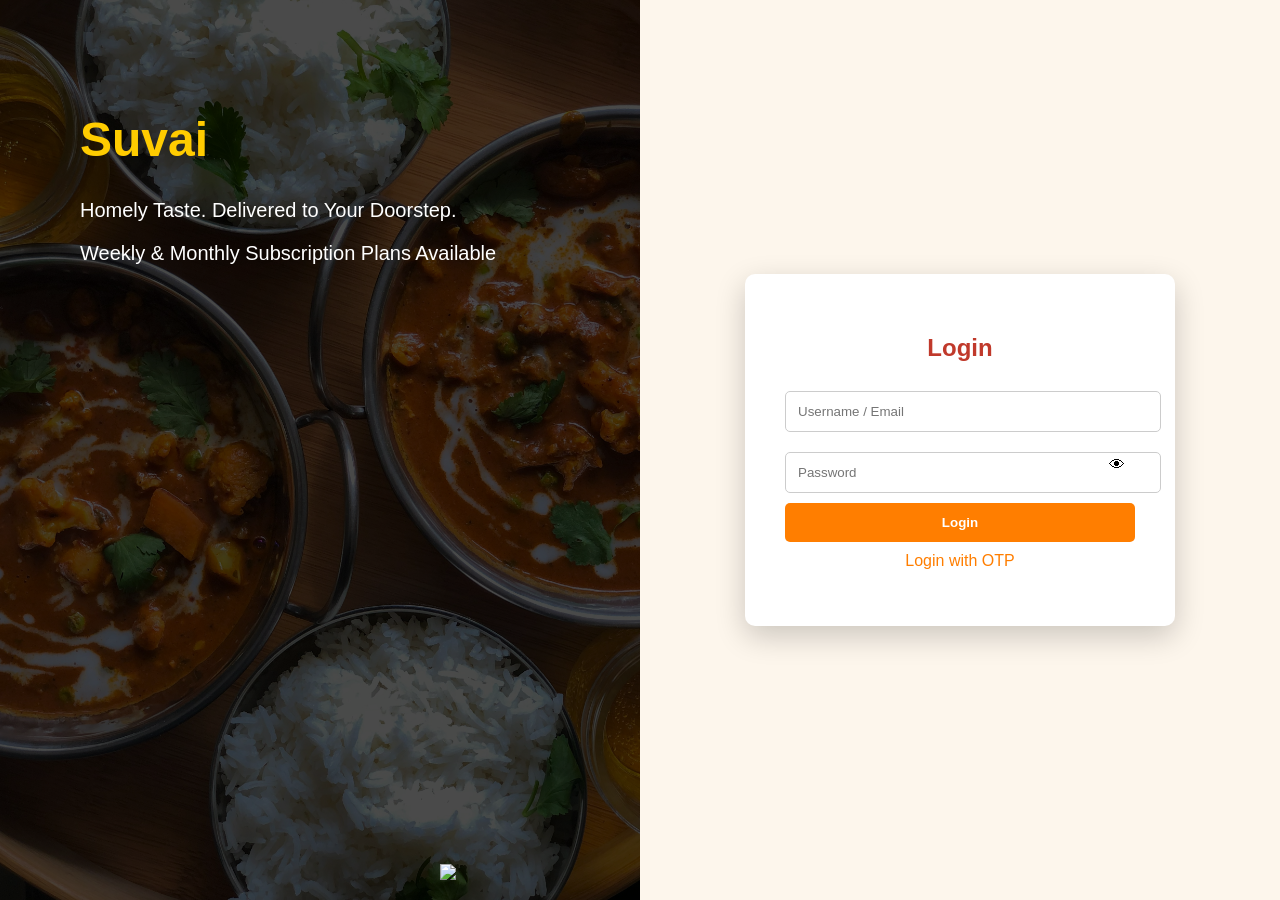
==== login.html @ b640377b "Add files via upload" ====
<!DOCTYPE html>
<html>
<head>
    <title>Suvai - Login</title>
    <link rel="stylesheet" href="login.css">
</head>
<body>

<div class="container">

    <!-- LEFT SIDE -->
    <div class="left-section">
        <div class="overlay">
            <h1>Suvai</h1>
            <p>Homely Taste. Delivered to Your Doorstep.</p>
            <p class="sub">Weekly & Monthly Subscription Plans Available</p>
        </div>
        <img src="images/delivery.png" class="delivery-boy">
    </div>

    <!-- RIGHT SIDE -->
    <div class="right-section">
        <div class="login-card">
            <h2>Login</h2>

            <input type="text" id="username" placeholder="Username / Email">
            
            <div class="password-field">
                <input type="password" id="password" placeholder="Password">
                <span onclick="togglePassword()">👁</span>
            </div>

            <button onclick="login()">Login</button>

            <p class="otp">Login with OTP</p>
            <p id="message"></p>
        </div>
    </div>

</div>

<script src="login.js"></script>
</body>
</html>
---- login.css ----
body {
    margin: 0;
    font-family: 'Segoe UI', sans-serif;
    height: 100vh;
}

.container {
    display: flex;
    height: 100vh;
}

/* LEFT SECTION */
.left-section {
    width: 50%;
    background: url("image/food.jpg") no-repeat center center/cover;
    position: relative;
    color: white;
}

.overlay {
    position: absolute;
    background: rgba(0,0,0,0.7);
    width: 100%;
    height: 100%;
    padding: 80px;
    box-sizing: border-box;
}

.overlay h1 {
    font-size: 48px;
    color: #ffcc00;
}

.overlay p {
    font-size: 20px;
    margin-top: 10px;
}

.sub {
    margin-top: 20px;
    font-size: 16px;
}

.delivery-boy {
    position: absolute;
    bottom: 20px;
    right: 20px;
    width: 180px;
}

/* RIGHT SECTION */
.right-section {
    width: 50%;
    background: #fdf6ec;
    display: flex;
    justify-content: center;
    align-items: center;
}

.login-card {
    background: white;
    padding: 40px;
    width: 350px;
    border-radius: 10px;
    box-shadow: 0 10px 30px rgba(0,0,0,0.2);
    animation: fadeIn 1s ease;
}

@keyframes fadeIn {
    from { opacity: 0; transform: translateX(50px); }
    to { opacity: 1; transform: translateX(0); }
}

.login-card h2 {
    text-align: center;
    color: #c0392b;
}

input {
    width: 100%;
    padding: 12px;
    margin: 10px 0;
    border-radius: 5px;
    border: 1px solid #ccc;
}

.password-field {
    position: relative;
}

.password-field span {
    position: absolute;
    right: 10px;
    top: 14px;
    cursor: pointer;
}

button {
    width: 100%;
    padding: 12px;
    background: #ff7e00;
    border: none;
    border-radius: 5px;
    color: white;
    font-weight: bold;
    cursor: pointer;
    transition: 0.3s;
}

button:hover {
    background: #c0392b;
}

.otp {
    text-align: center;
    margin-top: 10px;
    color: #ff7e00;
    cursor: pointer;
}

#message {
    text-align: center;
    margin-top: 10px;
    color: red;
}
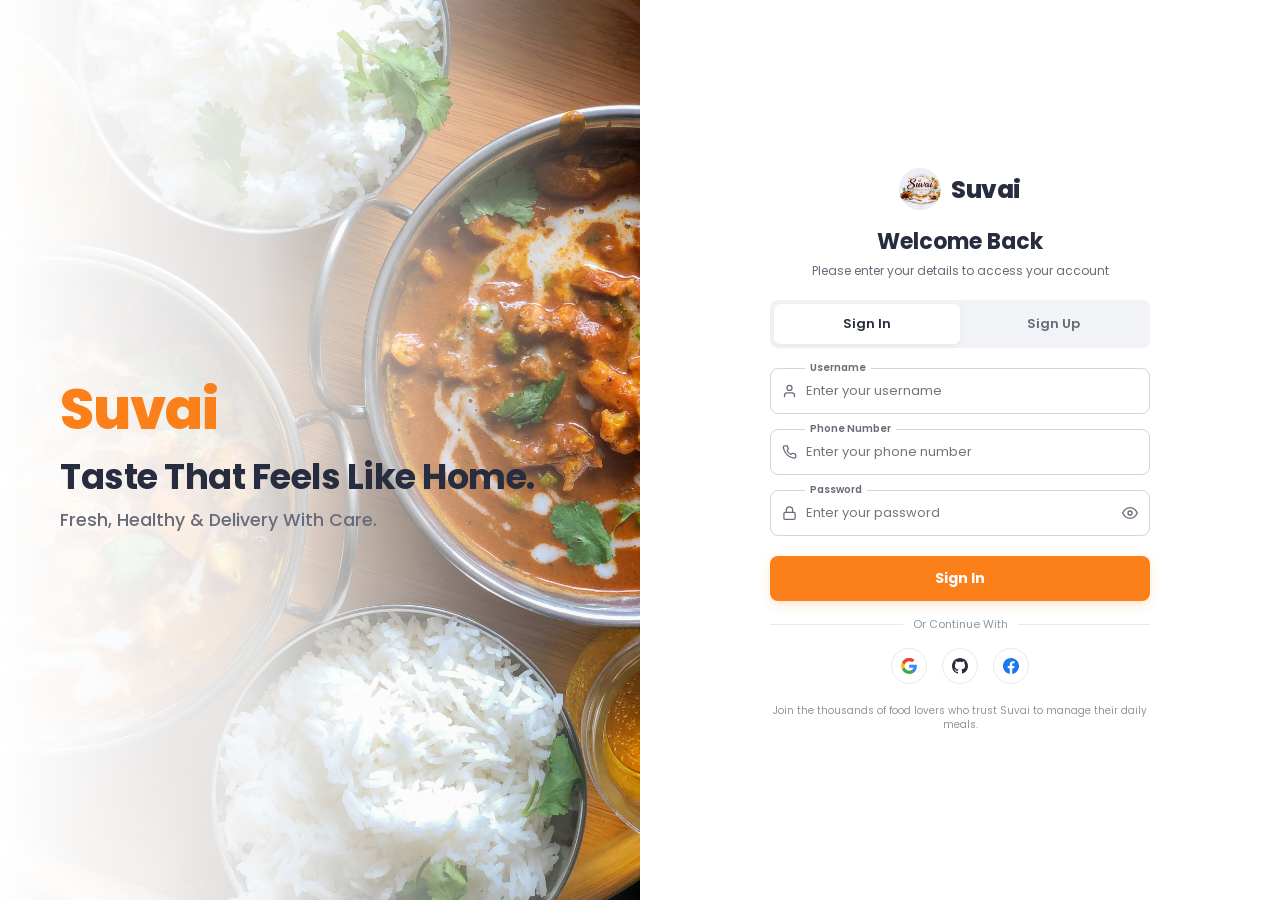
==== commit 422764bf: "Add files via upload" ====
--- a/login.html
+++ b/login.html
@@ -1,44 +1,343 @@
 <!DOCTYPE html>
-<html>
+<html lang="en">
 <head>
-    <title>Suvai - Login</title>
-    <link rel="stylesheet" href="login.css">
+    <meta charset="UTF-8">
+    <meta name="viewport" content="width=device-width, initial-scale=1.0">
+    <title>Suvai - Login & Sign Up</title>
+    <link href="https://fonts.googleapis.com/css2?family=Poppins:wght@300;400;500;600;700;800&display=swap" rel="stylesheet">
+    
+    <style>
+        * {
+            box-sizing: border-box;
+            margin: 0;
+            padding: 0;
+            font-family: 'Poppins', sans-serif;
+        }
+
+        body {
+            display: flex;
+            height: 100vh;
+            width: 100vw;
+            background-color: #ffffff; 
+            overflow: hidden; /* NO SCROLLING ALLOWED */
+        }
+
+        @keyframes floatAlive {
+            0% { transform: translateY(0px); }
+            50% { transform: translateY(-12px); }
+            100% { transform: translateY(0px); }
+        }
+
+        /* --- LEFT PANEL: STRICT 50% WIDTH --- */
+        .image-panel {
+            width: 50%; 
+            height: 100%;
+            background: url('image/food.jpg') no-repeat center center;
+            background-size: cover;
+            position: relative;
+            display: flex;
+            flex-direction: column;
+            justify-content: center;
+            padding-left: 60px;
+        }
+
+        .image-panel::before {
+            content: ''; position: absolute; top: 0; left: 0; right: 0; bottom: 0;
+            background: linear-gradient(to right, rgba(255,255,255,1) 0%, rgba(255,255,255,0.85) 40%, rgba(255,255,255,0) 100%);
+        }
+
+        .overlay-content {
+            position: relative; 
+            z-index: 2;
+            max-width: 500px;
+            animation: floatAlive 4s ease-in-out infinite; 
+        }
+
+        .overlay-logo-text {
+            font-size: 3.5rem;
+            font-weight: 800;
+            color: #fc8019; 
+            margin-bottom: 5px;
+            letter-spacing: -1px;
+        }
+
+        .overlay-title {
+            font-size: 2.2rem;
+            font-weight: 700;
+            color: #282c3f; 
+            margin-bottom: 10px;
+            line-height: 1.15;
+            letter-spacing: -0.5px;
+        }
+
+        .overlay-subtitle {
+            font-size: 1.1rem;
+            font-weight: 500;
+            color: #686b78; 
+            line-height: 1.4;
+        }
+
+        /* --- RIGHT PANEL: STRICT 50% WIDTH --- */
+        .form-panel {
+            width: 50%; 
+            height: 100%;
+            background-color: #ffffff; 
+            display: flex;
+            flex-direction: column;
+            justify-content: center;
+            align-items: center;
+            padding: 20px 40px;
+        }
+
+        .form-wrapper {
+            max-width: 380px; 
+            width: 100%;
+        }
+
+        /* --- Logo --- */
+        .logo {
+            display: flex;
+            justify-content: center;
+            align-items: center;
+            gap: 10px;
+            text-decoration: none;
+            margin-bottom: 15px;
+        }
+        .logo img { height: 42px; width: 42px; border-radius: 50%; object-fit: cover; }
+        .logo span { font-size: 24px; font-weight: 800; color: #282c3f; letter-spacing: -0.5px; }
+
+        .header-text h1 {
+            font-size: 22px;
+            font-weight: 700;
+            color: #282c3f;
+            margin-bottom: 4px;
+            text-align: center;
+        }
+
+        .header-text p {
+            font-size: 12px;
+            color: #686b78;
+            margin-bottom: 20px;
+            text-align: center;
+        }
+
+        /* --- Tabs --- */
+        .tab-container {
+            display: flex;
+            background-color: #f1f3f6;
+            border-radius: 8px;
+            padding: 4px;
+            margin-bottom: 20px;
+        }
+
+        .tab-btn {
+            flex: 1; padding: 10px; border: none; background: transparent;
+            font-size: 13px; font-weight: 600; color: #686b78;
+            border-radius: 6px; cursor: pointer; transition: 0.3s;
+        }
+
+        .tab-btn.active {
+            background-color: #ffffff; color: #282c3f; box-shadow: 0 2px 8px rgba(0,0,0,0.05);
+        }
+
+        /* --- Inputs --- */
+        .input-group {
+            position: relative; margin-bottom: 15px;
+        }
+
+        .input-group label {
+            position: absolute; top: -8px; left: 35px; background: #ffffff; 
+            padding: 0 5px; font-size: 10px; color: #686b78; font-weight: 600;
+        }
+
+        .input-group input {
+            width: 100%; padding: 12px 35px; border: 1px solid #d4d5d9;
+            border-radius: 8px; font-size: 13px; color: #282c3f;
+            outline: none; background-color: #ffffff; transition: 0.3s;
+        }
+
+        .input-group input:focus {
+            border-color: #fc8019; box-shadow: 0 0 0 3px rgba(252, 128, 25, 0.1);
+        }
+
+        input[type="password"]::-ms-reveal,
+        input[type="password"]::-ms-clear { display: none; }
+
+        .input-icon-left {
+            position: absolute; top: 50%; left: 12px; transform: translateY(-50%);
+            color: #686b78; width: 15px; height: 15px;
+        }
+
+        .input-icon-right {
+            position: absolute; top: 50%; right: 12px; transform: translateY(-50%);
+            color: #686b78; width: 16px; height: 16px; cursor: pointer; transition: 0.3s;
+        }
+        .input-icon-right:hover { color: #fc8019; }
+
+        /* --- Buttons --- */
+        .submit-btn {
+            width: 100%; background-color: #fc8019; color: #ffffff; border: none;
+            padding: 12px; border-radius: 8px; font-size: 14px; font-weight: 700;
+            cursor: pointer; transition: 0.3s; margin-top: 5px;
+            box-shadow: 0 4px 12px rgba(252, 128, 25, 0.2);
+        }
+
+        .submit-btn:hover {
+            background-color: #e06a0b; transform: translateY(-2px); box-shadow: 0 6px 15px rgba(252, 128, 25, 0.3);
+        }
+
+        .divider {
+            display: flex; align-items: center; text-align: center; margin: 15px 0; color: #93959f; font-size: 11px;
+        }
+        .divider::before, .divider::after { content: ''; flex: 1; border-bottom: 1px solid #eaeaec; }
+        .divider span { padding: 0 10px; }
+
+        /* --- Social Login --- */
+        .social-login { display: flex; justify-content: center; gap: 15px; }
+        .social-btn {
+            width: 36px; height: 36px; border-radius: 50%; display: flex; justify-content: center;
+            align-items: center; border: 1px solid #eaeaec; background-color: #ffffff;
+            cursor: pointer; transition: 0.3s;
+        }
+        .social-btn:hover { transform: translateY(-2px); border-color: #fc8019; box-shadow: 0 4px 10px rgba(0,0,0,0.05);}
+
+        .footer-text { text-align: center; font-size: 10px; color: #93959f; margin-top: 20px; line-height: 1.4; }
+
+        /* --- TOAST NOTIFICATION --- */
+        .toast {
+            position: fixed; top: 25px; right: -400px;
+            background: #282c3f; color: #fff; padding: 14px 22px;
+            border-radius: 8px; box-shadow: 0 8px 25px rgba(0,0,0,0.25);
+            font-weight: 600; font-size: 13px; display: flex;
+            align-items: center; gap: 10px;
+            transition: right 0.4s cubic-bezier(0.175, 0.885, 0.32, 1.275);
+            z-index: 3000;
+        }
+        .toast.show { right: 25px; }
+        .toast.success { border-left: 5px solid #24963f; }
+        .toast.error { border-left: 5px solid #EA4335; }
+
+        /* Default form display setup */
+        #signin-form { display: block; }
+        #signup-form { display: none; }
+    </style>
 </head>
 <body>
 
-<div class="container">
-
-    <!-- LEFT SIDE -->
-    <div class="left-section">
-        <div class="overlay">
-            <h1>Suvai</h1>
-            <p>Homely Taste. Delivered to Your Doorstep.</p>
-            <p class="sub">Weekly & Monthly Subscription Plans Available</p>
-        </div>
-        <img src="images/delivery.png" class="delivery-boy">
-    </div>
-
-    <!-- RIGHT SIDE -->
-    <div class="right-section">
-        <div class="login-card">
-            <h2>Login</h2>
-
-            <input type="text" id="username" placeholder="Username / Email">
-            
-            <div class="password-field">
-                <input type="password" id="password" placeholder="Password">
-                <span onclick="togglePassword()">👁</span>
-            </div>
-
-            <button onclick="login()">Login</button>
-
-            <p class="otp">Login with OTP</p>
-            <p id="message"></p>
+    <div id="toastMessage" class="toast"></div>
+
+    <div class="image-panel">
+        <div class="overlay-content">
+            <div class="overlay-logo-text">Suvai</div>
+            <div class="overlay-title">Taste That Feels Like Home.</div>
+            <div class="overlay-subtitle">Fresh, Healthy & Delivery With Care.</div>
         </div>
     </div>
 
-</div>
-
-<script src="login.js"></script>
+    <div class="form-panel">
+        <div class="form-wrapper">
+            
+            <a href="index.html" class="logo">
+                <img src="image/logo.png" alt="Suvai Logo" onerror="this.style.display='none'">
+                <span>Suvai</span> 
+            </a>
+
+            <div class="header-text">
+                <h1 id="form-title">Welcome Back</h1>
+                <p id="form-subtitle">Please enter your details to access your account</p>
+            </div>
+
+            <div class="tab-container">
+                <button class="tab-btn active" id="tab-signin" onclick="switchTab('signin')">Sign In</button>
+                <button class="tab-btn" id="tab-signup" onclick="switchTab('signup')">Sign Up</button>
+            </div>
+
+            <div id="signin-form">
+                <div class="input-group">
+                    <label>Username</label>
+                    <svg class="input-icon-left" viewBox="0 0 24 24" fill="none" stroke="currentColor" stroke-width="2" stroke-linecap="round" stroke-linejoin="round"><path d="M20 21v-2a4 4 0 0 0-4-4H8a4 4 0 0 0-4 4v2"></path><circle cx="12" cy="7" r="4"></circle></svg>
+                    <input type="text" id="in-user" placeholder="Enter your username">
+                </div>
+
+                <div class="input-group">
+                    <label>Phone Number</label>
+                    <svg class="input-icon-left" viewBox="0 0 24 24" fill="none" stroke="currentColor" stroke-width="2" stroke-linecap="round" stroke-linejoin="round"><path d="M22 16.92v3a2 2 0 0 1-2.18 2 19.79 19.79 0 0 1-8.63-3.07 19.5 19.5 0 0 1-6-6 19.79 19.79 0 0 1-3.07-8.67A2 2 0 0 1 4.11 2h3a2 2 0 0 1 2 1.72 12.84 12.84 0 0 0 .7 2.81 2 2 0 0 1-.45 2.11L8.09 9.91a16 16 0 0 0 6 6l1.27-1.27a2 2 0 0 1 2.11-.45 12.84 12.84 0 0 0 2.81.7A2 2 0 0 1 22 16.92z"></path></svg>
+                    <input type="tel" id="in-phone" placeholder="Enter your phone number">
+                </div>
+
+                <div class="input-group">
+                    <label>Password</label>
+                    <svg class="input-icon-left" viewBox="0 0 24 24" fill="none" stroke="currentColor" stroke-width="2" stroke-linecap="round" stroke-linejoin="round"><rect x="3" y="11" width="18" height="11" rx="2" ry="2"></rect><path d="M7 11V7a5 5 0 0 1 10 0v4"></path></svg>
+                    <input type="password" id="in-pass" placeholder="Enter your password">
+                    <svg class="input-icon-right toggle-password" viewBox="0 0 24 24" fill="none" stroke="currentColor" stroke-width="2" stroke-linecap="round" stroke-linejoin="round"><path d="M1 12s4-8 11-8 11 8 11 8-4 8-11 8-11-8-11-8z"></path><circle cx="12" cy="12" r="3"></circle></svg>
+                </div>
+
+                <button class="submit-btn" id="btn-signin">Sign In</button>
+            </div>
+
+            <div id="signup-form">
+                <div class="input-group">
+                    <label>Username</label>
+                    <svg class="input-icon-left" viewBox="0 0 24 24" fill="none" stroke="currentColor" stroke-width="2" stroke-linecap="round" stroke-linejoin="round"><path d="M20 21v-2a4 4 0 0 0-4-4H8a4 4 0 0 0-4 4v2"></path><circle cx="12" cy="7" r="4"></circle></svg>
+                    <input type="text" id="up-user" placeholder="Create a username">
+                </div>
+
+                <div class="input-group">
+                    <label>Phone Number</label>
+                    <svg class="input-icon-left" viewBox="0 0 24 24" fill="none" stroke="currentColor" stroke-width="2" stroke-linecap="round" stroke-linejoin="round"><path d="M22 16.92v3a2 2 0 0 1-2.18 2 19.79 19.79 0 0 1-8.63-3.07 19.5 19.5 0 0 1-6-6 19.79 19.79 0 0 1-3.07-8.67A2 2 0 0 1 4.11 2h3a2 2 0 0 1 2 1.72 12.84 12.84 0 0 0 .7 2.81 2 2 0 0 1-.45 2.11L8.09 9.91a16 16 0 0 0 6 6l1.27-1.27a2 2 0 0 1 2.11-.45 12.84 12.84 0 0 0 2.81.7A2 2 0 0 1 22 16.92z"></path></svg>
+                    <input type="tel" id="up-phone" placeholder="Enter your phone number">
+                </div>
+
+                <div class="input-group">
+                    <label>Password</label>
+                    <svg class="input-icon-left" viewBox="0 0 24 24" fill="none" stroke="currentColor" stroke-width="2" stroke-linecap="round" stroke-linejoin="round"><rect x="3" y="11" width="18" height="11" rx="2" ry="2"></rect><path d="M7 11V7a5 5 0 0 1 10 0v4"></path></svg>
+                    <input type="password" id="up-pass" placeholder="Create a password">
+                    <svg class="input-icon-right toggle-password" viewBox="0 0 24 24" fill="none" stroke="currentColor" stroke-width="2" stroke-linecap="round" stroke-linejoin="round"><path d="M1 12s4-8 11-8 11 8 11 8-4 8-11 8-11-8-11-8z"></path><circle cx="12" cy="12" r="3"></circle></svg>
+                </div>
+
+                <div class="input-group">
+                    <label>Confirm Password</label>
+                    <svg class="input-icon-left" viewBox="0 0 24 24" fill="none" stroke="currentColor" stroke-width="2" stroke-linecap="round" stroke-linejoin="round"><rect x="3" y="11" width="18" height="11" rx="2" ry="2"></rect><path d="M7 11V7a5 5 0 0 1 10 0v4"></path></svg>
+                    <input type="password" id="up-confirm" placeholder="Confirm your password">
+                    <svg class="input-icon-right toggle-password" viewBox="0 0 24 24" fill="none" stroke="currentColor" stroke-width="2" stroke-linecap="round" stroke-linejoin="round"><path d="M1 12s4-8 11-8 11 8 11 8-4 8-11 8-11-8-11-8z"></path><circle cx="12" cy="12" r="3"></circle></svg>
+                </div>
+
+                <button class="submit-btn" id="btn-signup">Create Account</button>
+            </div>
+
+            <div class="divider">
+                <span>Or Continue With</span>
+            </div>
+
+            <div class="social-login">
+                <button class="social-btn">
+                    <svg viewBox="0 0 24 24" width="16" height="16" xmlns="http://www.w3.org/2000/svg">
+                        <g transform="matrix(1, 0, 0, 1, 27.009001, -39.238998)">
+                            <path fill="#4285F4" d="M -3.264,51.509 C -3.264,50.719 -3.334,49.969 -3.454,49.239 L -14.754,49.239 L -14.754,53.749 L -8.284,53.749 C -8.574,55.229 -9.424,56.479 -10.684,57.329 L -10.684,60.329 L -6.824,60.329 C -4.564,58.239 -3.264,55.159 -3.264,51.509 z"/>
+                            <path fill="#34A853" d="M -14.754,63.239 C -11.514,63.239 -8.804,62.159 -6.824,60.329 L -10.684,57.329 C -11.764,58.049 -13.134,58.489 -14.754,58.489 C -17.884,58.489 -20.534,56.379 -21.484,53.529 L -25.464,53.529 L -25.464,56.619 C -23.494,60.539 -19.444,63.239 -14.754,63.239 z"/>
+                            <path fill="#FBBC05" d="M -21.484,53.529 C -21.734,52.809 -21.864,52.039 -21.864,51.239 C -21.864,50.439 -21.724,49.669 -21.484,48.949 L -21.484,45.859 L -25.464,45.859 C -26.284,47.479 -26.754,49.299 -26.754,51.239 C -26.754,53.179 -26.284,54.999 -25.464,56.619 L -21.484,53.529 z"/>
+                            <path fill="#EA4335" d="M -14.754,43.989 C -12.984,43.989 -11.404,44.599 -10.154,45.789 L -6.734,41.939 C -8.804,40.009 -11.514,38.989 -14.754,38.989 C -19.444,38.989 -23.494,41.689 -25.464,45.859 L -21.484,48.949 C -20.534,46.099 -17.884,43.989 -14.754,43.989 z"/>
+                        </g>
+                    </svg>
+                </button>
+                <button class="social-btn">
+                    <svg viewBox="0 0 24 24" width="16" height="16" fill="#282c3f">
+                        <path d="M12 0c-6.626 0-12 5.373-12 12 0 5.302 3.438 9.8 8.207 11.387.599.111.793-.261.793-.577v-2.234c-3.338.726-4.033-1.416-4.033-1.416-.546-1.387-1.333-1.756-1.333-1.756-1.089-.745.083-.729.083-.729 1.205.084 1.839 1.237 1.839 1.237 1.07 1.834 2.807 1.304 3.492.997.107-.775.418-1.305.762-1.604-2.665-.305-5.467-1.334-5.467-5.931 0-1.311.469-2.381 1.236-3.221-.124-.303-.535-1.524.117-3.176 0 0 1.008-.322 3.301 1.23.957-.266 1.983-.399 3.003-.404 1.02.005 2.047.138 3.006.404 2.291-1.552 3.297-1.23 3.297-1.23.653 1.653.242 2.874.118 3.176.77.84 1.235 1.911 1.235 3.221 0 4.609-2.807 5.624-5.479 5.921.43.372.823 1.102.823 2.222v3.293c0 .319.192.694.801.576 4.765-1.589 8.199-6.086 8.199-11.386 0-6.627-5.373-12-12-12z"/>
+                    </svg>
+                </button>
+                <button class="social-btn">
+                    <svg viewBox="0 0 24 24" width="16" height="16" fill="#1877f2">
+                        <path d="M24 12.073c0-6.627-5.373-12-12-12s-12 5.373-12 12c0 5.99 4.388 10.954 10.125 11.854v-8.385H7.078v-3.469h3.047V9.43c0-3.007 1.792-4.669 4.533-4.669 1.312 0 2.686.235 2.686.235v2.953H15.83c-1.491 0-1.956.925-1.956 1.874v2.25h3.328l-.532 3.469h-2.796v8.385C19.612 23.027 24 18.062 24 12.073z"/>
+                    </svg>
+                </button>
+            </div>
+
+            <p class="footer-text">
+                Join the thousands of food lovers who trust Suvai to manage their daily meals.
+            </p>
+        </div>
+    </div>
+
+    <script src="login.js"></script>
 </body>
 </html>
